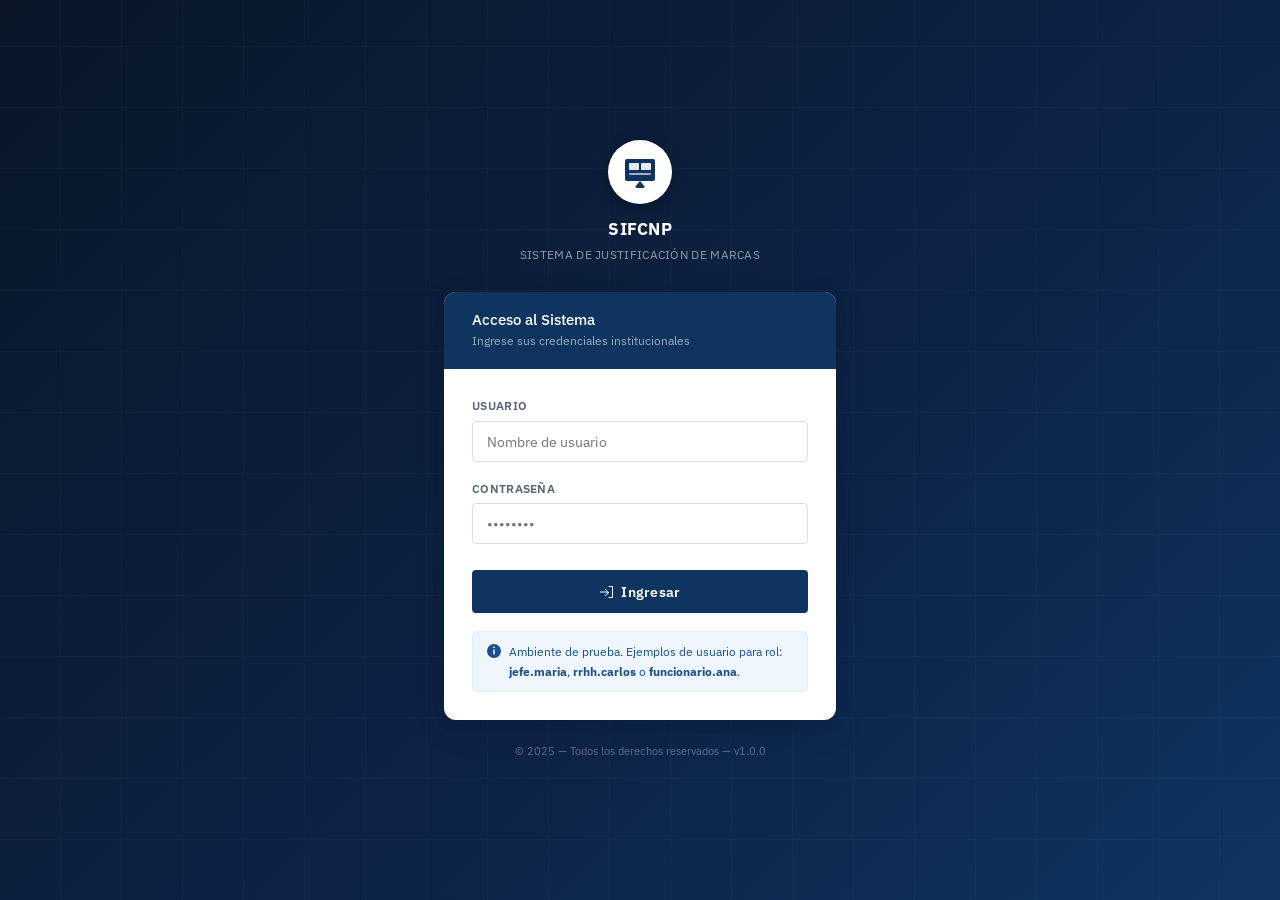
==== dashboard.html @ 331a7444 "Implement Backend API MVP for Justification Management and Frontend Integration - Added Backend API " ====
<!DOCTYPE html>
<html lang="es">
<head>
  <meta charset="UTF-8" />
  <meta name="viewport" content="width=device-width, initial-scale=1.0" />
  <title>SIFCNP — Dashboard</title>
  <link rel="stylesheet" href="style.css" />
  <style>
    /* ── Layout ───────────────────────────────────────────── */
    body { background: var(--grey-100); min-height: 100vh; }

    /* Top bar */
    .topbar {
      position: fixed;
      top: 0; left: 0; right: 0;
      z-index: 100;
      background: var(--blue-900);
      box-shadow: 0 2px 8px rgba(0,0,0,.35);
    }

    .topbar-brand {
      display: flex;
      align-items: center;
      gap: 12px;
      padding: 0 24px;
      height: 52px;
      border-bottom: 1px solid rgba(255,255,255,.08);
    }

    .topbar-brand .logo-icon {
      width: 30px; height: 30px;
      background: var(--white);
      border-radius: 6px;
      display: flex; align-items: center; justify-content: center;
      flex-shrink: 0;
    }

    .topbar-brand .logo-icon svg { width: 18px; height: 18px; }

    .topbar-brand h1 {
      color: var(--white);
      font-size: .95rem;
      font-weight: 700;
      letter-spacing: .5px;
    }

    .topbar-brand p {
      color: rgba(255,255,255,.45);
      font-size: .72rem;
      letter-spacing: .3px;
      text-transform: uppercase;
    }

    .topbar-brand .user-info {
      margin-left: auto;
      display: flex;
      align-items: center;
      gap: 12px;
    }

    .topbar-brand .user-info span {
      color: rgba(255,255,255,.6);
      font-size: .8rem;
    }

    .topbar-brand .logout-btn {
      padding: 5px 12px;
      background: rgba(255,255,255,.08);
      color: rgba(255,255,255,.8);
      border: 1px solid rgba(255,255,255,.15);
      border-radius: var(--radius-sm);
      font-size: .78rem;
      cursor: pointer;
      transition: background var(--transition);
      font-family: var(--font-main);
    }
    .topbar-brand .logout-btn:hover { background: rgba(255,255,255,.15); }

    /* Nav tabs row */
    .topbar-nav {
      display: flex;
      padding: 0 16px;
      overflow-x: auto;
      scrollbar-width: none;
    }
    .topbar-nav::-webkit-scrollbar { display: none; }

    .nav-tab {
      display: flex;
      align-items: center;
      gap: 8px;
      padding: 0 18px;
      height: 44px;
      color: rgba(255,255,255,.55);
      font-size: .82rem;
      font-weight: 500;
      letter-spacing: .2px;
      cursor: pointer;
      border-bottom: 3px solid transparent;
      white-space: nowrap;
      transition: color var(--transition), border-color var(--transition);
      user-select: none;
    }
    .nav-tab:hover { color: rgba(255,255,255,.85); }
    .nav-tab.active {
      color: var(--white);
      border-bottom-color: var(--blue-300);
    }

    .nav-tab .tab-icon {
      width: 16px; height: 16px; flex-shrink: 0;
    }

    /* Main content */
    .main-content {
      padding: 96px 24px 40px;
      max-width: 1200px;
      margin: 0 auto;
    }

    /* Panel header */
    .panel-header {
      margin-bottom: 24px;
      padding-bottom: 16px;
      border-bottom: 2px solid var(--grey-200);
      display: flex;
      align-items: flex-start;
      justify-content: space-between;
      flex-wrap: wrap;
      gap: 12px;
    }

    .panel-header .panel-title h2 { font-size: 1.3rem; }
    .panel-header .panel-title p { color: var(--grey-600); font-size: .85rem; margin-top: 3px; }

    /* Two-column layout for funcionario */
    .two-col {
      display: grid;
      grid-template-columns: 380px 1fr;
      gap: 20px;
      align-items: start;
    }

    @media (max-width: 900px) {
      .two-col { grid-template-columns: 1fr; }
    }

    /* Detail row in jefatura table */
    .detail-row td {
      background: var(--blue-50);
      padding: 16px 20px;
    }
    .detail-inner {
      display: grid;
      grid-template-columns: 1fr 1fr;
      gap: 16px;
    }
    .detail-field label { font-size: .75rem; text-transform: uppercase; color: var(--grey-500); }
    .detail-field p { font-size: .88rem; color: var(--grey-800); margin-top: 3px; }

    /* Stats bar (RRHH) */
    .stats-row {
      display: grid;
      grid-template-columns: repeat(auto-fit, minmax(160px, 1fr));
      gap: 14px;
      margin-bottom: 20px;
    }
    .stat-card {
      background: var(--white);
      border: 1px solid var(--grey-200);
      border-radius: var(--radius-md);
      padding: 16px 18px;
    }
    .stat-card .stat-num {
      font-size: 1.8rem;
      font-weight: 700;
      font-family: var(--font-mono);
      color: var(--blue-700);
    }
    .stat-card .stat-label {
      font-size: .78rem;
      color: var(--grey-500);
      text-transform: uppercase;
      letter-spacing: .3px;
      margin-top: 2px;
    }

    /* Shake animation for login error */
    @keyframes shake {
      0%,100% { transform: translateX(0); }
      20%,60%  { transform: translateX(-8px); }
      40%,80%  { transform: translateX(8px); }
    }

    /* Tab panel animation */
    .tab-panel { animation: panelIn .25s ease both; }
    @keyframes panelIn {
      from { opacity: 0; transform: translateY(8px); }
      to   { opacity: 1; transform: translateY(0); }
    }
  </style>
</head>
<body>

<!-- ══ TOP BAR ═══════════════════════════════════════════ -->
<header class="topbar">
  <!-- Brand row -->
  <div class="topbar-brand">
    <div class="logo-icon">
      <svg viewBox="0 0 18 18" fill="none" xmlns="http://www.w3.org/2000/svg">
        <rect x="1" y="3" width="16" height="12" rx="1.5" fill="var(--blue-700)"/>
        <rect x="3" y="5" width="5" height="4" rx=".5" fill="white" opacity=".9"/>
        <rect x="10" y="5" width="5" height="4" rx=".5" fill="white" opacity=".9"/>
        <rect x="3" y="11" width="12" height="1" rx=".5" fill="white" opacity=".5"/>
      </svg>
    </div>
    <div>
      <h1>SIFCNP</h1>
      <p>Sistema de Justificación de Marcas</p>
    </div>
    <div class="user-info">
      <span>Usuario: <strong id="current-user">—</strong> | Rol: <strong id="current-role">—</strong></span>
      <button class="logout-btn" onclick="handleLogout()">Cerrar sesión</button>
    </div>
  </div>

  <!-- Navigation tabs -->
  <nav class="topbar-nav">

    <div class="nav-tab" data-tab="panel-funcionario" onclick="switchTab('panel-funcionario')">
      <svg class="tab-icon" viewBox="0 0 16 16" fill="currentColor">
        <path d="M8 8a3 3 0 1 0 0-6 3 3 0 0 0 0 6zm2-3a2 2 0 1 1-4 0 2 2 0 0 1 4 0zm4 8c0 1-1 1-1 1H3s-1 0-1-1 1-4 6-4 6 3 6 4zm-1-.004c-.001-.246-.154-.986-.832-1.664C11.516 10.68 10.289 10 8 10c-2.29 0-3.516.68-4.168 1.332-.678.678-.83 1.418-.832 1.664h10z"/>
      </svg>
      Panel Funcionario
    </div>

    <div class="nav-tab" data-tab="panel-jefatura" onclick="switchTab('panel-jefatura')">
      <svg class="tab-icon" viewBox="0 0 16 16" fill="currentColor">
        <path d="M7 14s-1 0-1-1 1-4 5-4 5 3 5 4-1 1-1 1H7zm4-6a3 3 0 1 0 0-6 3 3 0 0 0 0 6z"/>
        <path fill-rule="evenodd" d="M5.216 14A2.238 2.238 0 0 1 5 13c0-1.355.68-2.75 1.936-3.72A6.325 6.325 0 0 0 5 9c-4 0-5 3-5 4s1 1 1 1h4.216z"/>
        <path d="M4.5 8a2.5 2.5 0 1 0 0-5 2.5 2.5 0 0 0 0 5z"/>
      </svg>
      Panel Jefatura
    </div>

    <div class="nav-tab" data-tab="panel-rrhh" onclick="switchTab('panel-rrhh')">
      <svg class="tab-icon" viewBox="0 0 16 16" fill="currentColor">
        <path d="M15 14s1 0 1-1-1-4-5-4-5 3-5 4 1 1 1 1h8zm-7.978-1A.261.261 0 0 1 7 12.996c.001-.264.167-1.03.76-1.72C8.312 10.629 9.282 10 11 10c1.717 0 2.687.63 3.24 1.276.593.69.758 1.457.76 1.72l-.008.002-.014.002H7.022zM11 7a2 2 0 1 0 0-4 2 2 0 0 0 0 4zm3-2a3 3 0 1 1-6 0 3 3 0 0 1 6 0zM6.936 9.28a5.88 5.88 0 0 0-1.23-.247A7.35 7.35 0 0 0 5 9c-4 0-5 3-5 4 0 .667.333 1 1 1h4.216A2.238 2.238 0 0 1 5 13c0-1.01.377-2.042 1.09-2.904.243-.294.526-.569.846-.816zM4.92 10A5.493 5.493 0 0 0 4 13H1c0-.26.164-1.03.76-1.724.545-.636 1.492-1.256 3.16-1.275zM1.5 5.5a3 3 0 1 1 6 0 3 3 0 0 1-6 0zm3-2a2 2 0 1 0 0 4 2 2 0 0 0 0-4z"/>
      </svg>
      Panel RRHH
    </div>

    <div class="nav-tab" data-tab="panel-sifcnp" onclick="switchTab('panel-sifcnp')">
      <svg class="tab-icon" viewBox="0 0 16 16" fill="currentColor">
        <path d="M6.5 12a5.5 5.5 0 1 0 0-11 5.5 5.5 0 0 0 0 11zM13 6.5a6.5 6.5 0 0 1-10.535 5.1L1.05 13.015a.5.5 0 0 1-.707-.707L1.757 10.9A6.5 6.5 0 1 1 13 6.5z"/>
      </svg>
      Consulta Histórica (SIFCNP)
    </div>

  </nav>
</header>

<!-- ══ MAIN CONTENT ═══════════════════════════════════════ -->
<main class="main-content">

  <!-- ══ PANEL FUNCIONARIO ════════════════════════════════ -->
  <section id="panel-funcionario" class="tab-panel hidden">
    <div class="panel-header">
      <div class="panel-title">
        <h2>Panel del Funcionario</h2>
        <p>Registre y consulte sus justificaciones de marca</p>
      </div>
    </div>

    <div class="two-col">

      <!-- Form card -->
      <div class="card">
        <div class="card-header">
          <h3>Nueva Justificación</h3>
        </div>
        <div class="card-body" id="funcionario-form">
          <div id="f-notice" class="alert" style="display:none"></div>

          <div class="form-group">
            <label for="f-motivo">Motivo General <span style="color:var(--danger)">*</span></label>
            <textarea id="f-motivo" placeholder="Describa el motivo principal de la justificación..."></textarea>
          </div>

          <div class="card" style="border-style:dashed; margin-bottom:16px;">
            <div class="card-header">
              <h4>Agregar Línea de Detalle</h4>
            </div>
            <div class="card-body" style="padding:14px;">
              <div class="form-group">
                <label for="f-d-tipo">Tipo de Justificación <span style="color:var(--danger)">*</span></label>
                <select id="f-d-tipo">
                  <option value="">— Seleccione —</option>
                  <option value="Marca Tardía">Marca Tardía</option>
                  <option value="Omisión Marca de Entrada">Omisión Marca de Entrada</option>
                  <option value="Omisión Marca de Salida">Omisión Marca de Salida</option>
                  <option value="Marca antes Hora de Salida">Marca antes Hora de Salida</option>
                  <option value="Ausencia">Ausencia</option>
                </select>
              </div>

              <div class="form-group">
                <label for="f-d-fecha">Fecha de Marca <span style="color:var(--danger)">*</span></label>
                <input type="date" id="f-d-fecha" />
              </div>

              <div class="form-group">
                <label for="f-d-observacion">Observación del Detalle</label>
                <textarea id="f-d-observacion" placeholder="Opcional"></textarea>
              </div>

              <button class="btn btn-secondary" type="button" style="width:100%; justify-content:center;" onclick="addDetailLine()">
                Agregar Línea
              </button>
            </div>
          </div>

          <div class="table-wrapper" style="margin-bottom:14px;">
            <table>
              <thead>
                <tr>
                  <th>Tipo</th>
                  <th>Fecha</th>
                  <th>Observación</th>
                  <th>Acción</th>
                </tr>
              </thead>
              <tbody id="f-detail-body">
                <tr><td colspan="4" class="text-muted">No hay líneas agregadas.</td></tr>
              </tbody>
            </table>
          </div>
          <p class="text-sm text-muted mb-16">Líneas agregadas: <strong id="f-detail-count">0</strong></p>

          <button class="btn btn-primary" style="width:100%; justify-content:center;" onclick="registerJustification()">
            <svg width="15" height="15" viewBox="0 0 16 16" fill="currentColor"><path d="M8 15A7 7 0 1 1 8 1a7 7 0 0 1 0 14zm.5-9.5v-2a.5.5 0 0 0-1 0v2h-2a.5.5 0 0 0 0 1h2v2a.5.5 0 0 0 1 0v-2h2a.5.5 0 0 0 0-1h-2z"/></svg>
            Registrar Justificación
          </button>
        </div>
      </div>

      <!-- History table -->
      <div class="card">
        <div class="card-header">
          <h3>Mi Historial de Justificaciones</h3>
          <span class="text-sm text-muted">Últimos 30 días</span>
        </div>
        <div class="card-body" style="padding:0">
          <div class="table-wrapper" style="border:none;border-radius:0">
            <table>
              <thead>
                <tr>
                  <th>ID</th>
                  <th>Motivo</th>
                  <th>Conceptos</th>
                  <th>Creada</th>
                  <th>Estado</th>
                  <th>Resolución</th>
                </tr>
              </thead>
              <tbody id="funcionario-history-body"></tbody>
            </table>
          </div>
        </div>
      </div>

    </div>
  </section>

  <!-- ══ PANEL JEFATURA ════════════════════════════════════ -->
  <section id="panel-jefatura" class="tab-panel hidden">
    <div class="panel-header">
      <div class="panel-title">
        <h2>Panel de Jefatura</h2>
        <p>Revise y gestione las solicitudes de justificación de su departamento</p>
      </div>
      <span id="jefatura-pending-count" class="badge badge-pending" style="font-size:.82rem;padding:6px 14px;">0 pendientes</span>
    </div>

    <div id="j-notice" class="alert" style="display:none"></div>

    <div class="card">
      <div class="card-header">
        <h3>Solicitudes Pendientes</h3>
      </div>
      <div class="table-wrapper" style="border:none;border-radius:0 0 8px 8px">
        <table>
          <thead>
            <tr>
              <th>Funcionario</th>
              <th>Motivo</th>
              <th>Tipo</th>
              <th>Fecha</th>
              <th>Estado</th>
              <th>Acciones</th>
            </tr>
          </thead>
          <tbody id="jefatura-tbody"></tbody>
        </table>
      </div>
    </div>
  </section>

  <!-- ══ PANEL RRHH ════════════════════════════════════════ -->
  <section id="panel-rrhh" class="tab-panel hidden">
    <div class="panel-header">
      <div class="panel-title">
        <h2>Panel de Recursos Humanos</h2>
        <p>Gestión global de justificaciones y reportes institucionales</p>
      </div>
      <button class="btn btn-outline" onclick="downloadReport()">
        <svg width="14" height="14" viewBox="0 0 16 16" fill="currentColor"><path d="M.5 9.9a.5.5 0 0 1 .5.5v2.5a1 1 0 0 0 1 1h12a1 1 0 0 0 1-1v-2.5a.5.5 0 0 1 1 0v2.5a2 2 0 0 1-2 2H2a2 2 0 0 1-2-2v-2.5a.5.5 0 0 1 .5-.5z"/><path d="M7.646 11.854a.5.5 0 0 0 .708 0l3-3a.5.5 0 0 0-.708-.708L8.5 10.293V1.5a.5.5 0 0 0-1 0v8.793L5.354 8.146a.5.5 0 1 0-.708.708l3 3z"/></svg>
        Descargar Reporte
      </button>
    </div>

    <!-- Stats -->
    <div class="stats-row">
      <div class="stat-card">
        <div class="stat-num">148</div>
        <div class="stat-label">Total Justificaciones</div>
      </div>
      <div class="stat-card">
        <div class="stat-num" style="color:var(--warning)">23</div>
        <div class="stat-label">Pendientes</div>
      </div>
      <div class="stat-card">
        <div class="stat-num" style="color:var(--success)">109</div>
        <div class="stat-label">Aprobadas</div>
      </div>
      <div class="stat-card">
        <div class="stat-num" style="color:var(--danger)">16</div>
        <div class="stat-label">Rechazadas</div>
      </div>
    </div>

    <div id="rrhh-notice" class="alert" style="display:none"></div>

    <!-- Filters -->
    <div class="filter-bar">
      <div class="form-group">
        <label for="rrhh-fn">Funcionario</label>
        <input type="text" id="rrhh-fn" placeholder="Nombre o cédula..." />
      </div>
      <div class="form-group">
        <label for="rrhh-estado">Estado</label>
        <select id="rrhh-estado">
          <option value="">Todos</option>
          <option value="Pendiente">Pendiente</option>
          <option value="Aprobado">Aprobado</option>
          <option value="Rechazado">Rechazado</option>
        </select>
      </div>
      <div class="form-group">
        <label for="rrhh-company">Compañía</label>
        <select id="rrhh-company">
          <option value="">Todas</option>
          <option value="CNP">CNP</option>
          <option value="FANAL">FANAL</option>
        </select>
      </div>
      <div class="form-group">
        <label for="rrhh-desde">Desde</label>
        <input type="date" id="rrhh-desde" />
      </div>
      <div class="form-group">
        <label for="rrhh-hasta">Hasta</label>
        <input type="date" id="rrhh-hasta" />
      </div>
      <button class="btn btn-primary" onclick="applyRRHHFilter()">Filtrar</button>
      <button class="btn btn-secondary" onclick="resetRRHHFilter()">Limpiar</button>
    </div>

    <!-- Global table -->
    <div class="card">
      <div class="table-wrapper" style="border:none">
        <table>
          <thead>
            <tr>
              <th>Funcionario</th>
              <th>Compañía</th>
              <th>Motivo</th>
              <th>Tipo</th>
              <th>Fecha</th>
              <th>Estado</th>
              <th>Resolución</th>
            </tr>
          </thead>
          <tbody id="rrhh-tbody"></tbody>
        </table>
      </div>
    </div>
  </section>

  <!-- ══ PANEL SIFCNP ══════════════════════════════════════ -->
  <section id="panel-sifcnp" class="tab-panel hidden">
    <div class="panel-header">
      <div class="panel-title">
        <h2>Consulta Histórica — SIFCNP</h2>
        <p>Busque registros históricos de justificaciones en el sistema</p>
      </div>
    </div>

    <!-- Search bar -->
    <div class="filter-bar">
      <div class="form-group" style="flex:2">
        <label for="sifcnp-query">Funcionario</label>
        <input type="text" id="sifcnp-query" placeholder="Ingrese nombre o número de cédula..." />
      </div>
      <div class="form-group">
        <label for="sifcnp-desde">Fecha inicio</label>
        <input type="date" id="sifcnp-desde" />
      </div>
      <div class="form-group">
        <label for="sifcnp-hasta">Fecha fin</label>
        <input type="date" id="sifcnp-hasta" />
      </div>
      <button class="btn btn-primary" onclick="sifcnpSearch()">
        <svg width="14" height="14" viewBox="0 0 16 16" fill="currentColor"><path d="M11.742 10.344a6.5 6.5 0 1 0-1.397 1.398h-.001c.03.04.062.078.098.115l3.85 3.85a1 1 0 0 0 1.415-1.414l-3.85-3.85a1.007 1.007 0 0 0-.115-.099zm-5.242 1.656a5.5 5.5 0 1 1 0-11 5.5 5.5 0 0 1 0 11z"/></svg>
        Buscar
      </button>
    </div>

    <!-- Results table -->
    <div class="card">
      <div class="card-header">
        <h3>Resultados Históricos</h3>
        <span class="text-sm text-muted">Mostrando registros del período seleccionado</span>
      </div>
      <div class="table-wrapper" style="border:none;border-radius:0 0 8px 8px">
        <table>
          <thead>
            <tr>
              <th>Funcionario</th>
              <th>Cédula</th>
              <th>Concepto</th>
              <th>Fecha</th>
              <th>Observación</th>
              <th>Estado</th>
            </tr>
          </thead>
          <tbody id="sifcnp-tbody">
            <tr><td>María Solano Mora</td><td class="text-mono text-sm">1-0723-0456</td><td>Ausencia</td><td>10/01/2025</td><td>Incapacidad médica verificada</td><td><span class="badge badge-approved">Aprobado</span></td></tr>
            <tr><td>María Solano Mora</td><td class="text-mono text-sm">1-0723-0456</td><td>Tardanza</td><td>22/11/2024</td><td>Bloqueo en Circunvalación</td><td><span class="badge badge-approved">Aprobado</span></td></tr>
            <tr><td>Carlos Brenes Jiménez</td><td class="text-mono text-sm">2-0345-0789</td><td>Omisión de marca</td><td>03/02/2025</td><td>Sin acceso biométrico en campo</td><td><span class="badge badge-approved">Aprobado</span></td></tr>
            <tr><td>Carlos Brenes Jiménez</td><td class="text-mono text-sm">2-0345-0789</td><td>Tardanza</td><td>15/12/2024</td><td>Desvío por obras en autopista</td><td><span class="badge badge-rejected">Rechazado</span></td></tr>
            <tr><td>Adriana Vindas Rojas</td><td class="text-mono text-sm">1-0891-0234</td><td>Salida anticipada</td><td>28/01/2025</td><td>Consulta notarial urgente</td><td><span class="badge badge-approved">Aprobado</span></td></tr>
            <tr><td>Luis Herrera Campos</td><td class="text-mono text-sm">3-0512-0667</td><td>Almuerzo extendido</td><td>07/02/2025</td><td>Reunión técnica de coordinación</td><td><span class="badge badge-approved">Aprobado</span></td></tr>
            <tr><td>Patricia Ulate Soto</td><td class="text-mono text-sm">1-0654-0321</td><td>Ausencia</td><td>20/10/2024</td><td>Cuido de menor enfermo</td><td><span class="badge badge-approved">Aprobado</span></td></tr>
            <tr><td>Roberto Alfaro Mora</td><td class="text-mono text-sm">4-0178-0995</td><td>Tardanza</td><td>09/02/2025</td><td>Demora en tren interurbano</td><td><span class="badge badge-pending">Pendiente</span></td></tr>
            <tr><td>Silvia Méndez Umaña</td><td class="text-mono text-sm">1-0932-0112</td><td>Omisión de marca</td><td>14/01/2025</td><td>Sistema biométrico fuera de línea</td><td><span class="badge badge-approved">Aprobado</span></td></tr>
            <tr><td>Andrés Quirós Herrera</td><td class="text-mono text-sm">2-0267-0483</td><td>Salida anticipada</td><td>05/03/2025</td><td>Trámite bancario institucional</td><td><span class="badge badge-rejected">Rechazado</span></td></tr>
          </tbody>
        </table>
      </div>
    </div>
  </section>

</main>

<script src="app.js"></script>
</body>
</html>
---- style.css ----
/* ============================================================
   SISTEMA DE JUSTIFICACIÓN DE MARCAS — Estilos Globales
   Tema: Institucional / Formal
   ============================================================ */

@import url('https://fonts.googleapis.com/css2?family=IBM+Plex+Sans:wght@300;400;500;600;700&family=IBM+Plex+Mono:wght@400;500&display=swap');

/* ── Variables ───────────────────────────────────────────── */
:root {
  --blue-900: #0a1628;
  --blue-800: #0d2347;
  --blue-700: #0f3460;
  --blue-600: #1a4f8a;
  --blue-500: #2264b0;
  --blue-400: #3a80cc;
  --blue-300: #5fa3e0;
  --blue-100: #ddeeff;
  --blue-50:  #f0f6ff;

  --grey-900: #1a1d23;
  --grey-800: #2c3240;
  --grey-700: #3f4556;
  --grey-600: #5a6378;
  --grey-400: #8a95a8;
  --grey-300: #b5bece;
  --grey-200: #d8dde6;
  --grey-100: #eceff4;
  --grey-50:  #f7f9fc;

  --white:    #ffffff;
  --accent:   #e8a020;
  --success:  #1e7e4a;
  --success-bg: #e8f5ee;
  --danger:   #c0392b;
  --danger-bg: #fdf0ee;
  --warning:  #b8860b;
  --warning-bg: #fef9e7;
  --info:     #1a6fa0;
  --info-bg:  #e8f4fd;

  --font-main: 'IBM Plex Sans', sans-serif;
  --font-mono: 'IBM Plex Mono', monospace;

  --shadow-sm:  0 1px 3px rgba(10,22,40,.10), 0 1px 2px rgba(10,22,40,.06);
  --shadow-md:  0 4px 12px rgba(10,22,40,.12), 0 2px 6px rgba(10,22,40,.08);
  --shadow-lg:  0 10px 30px rgba(10,22,40,.15), 0 4px 12px rgba(10,22,40,.10);
  --radius-sm: 4px;
  --radius-md: 8px;
  --radius-lg: 12px;
  --transition: 180ms ease;
}

/* ── Reset / Base ────────────────────────────────────────── */
*, *::before, *::after { box-sizing: border-box; margin: 0; padding: 0; }

html { font-size: 15px; scroll-behavior: smooth; }

body {
  font-family: var(--font-main);
  background: var(--grey-50);
  color: var(--grey-900);
  line-height: 1.6;
  -webkit-font-smoothing: antialiased;
}

/* ── Typography ──────────────────────────────────────────── */
h1, h2, h3, h4 { font-weight: 600; line-height: 1.3; color: var(--blue-800); }
h1 { font-size: 1.75rem; }
h2 { font-size: 1.35rem; }
h3 { font-size: 1.1rem; }
h4 { font-size: .95rem; }

p { color: var(--grey-700); }

a { color: var(--blue-500); text-decoration: none; }
a:hover { color: var(--blue-400); text-decoration: underline; }

/* ── Buttons ─────────────────────────────────────────────── */
.btn {
  display: inline-flex;
  align-items: center;
  gap: 6px;
  padding: 8px 20px;
  font-family: var(--font-main);
  font-size: .875rem;
  font-weight: 500;
  border: none;
  border-radius: var(--radius-sm);
  cursor: pointer;
  transition: background var(--transition), box-shadow var(--transition), transform var(--transition);
  white-space: nowrap;
}
.btn:active { transform: translateY(1px); }

.btn-primary {
  background: var(--blue-600);
  color: var(--white);
}
.btn-primary:hover { background: var(--blue-700); box-shadow: var(--shadow-sm); }

.btn-success {
  background: var(--success);
  color: var(--white);
}
.btn-success:hover { background: #166038; box-shadow: var(--shadow-sm); }

.btn-danger {
  background: var(--danger);
  color: var(--white);
}
.btn-danger:hover { background: #a93226; box-shadow: var(--shadow-sm); }

.btn-secondary {
  background: var(--grey-100);
  color: var(--grey-800);
  border: 1px solid var(--grey-200);
}
.btn-secondary:hover { background: var(--grey-200); }

.btn-outline {
  background: transparent;
  color: var(--blue-600);
  border: 1.5px solid var(--blue-400);
}
.btn-outline:hover { background: var(--blue-50); }

.btn-sm { padding: 5px 12px; font-size: .8rem; }

/* ── Form Elements ───────────────────────────────────────── */
.form-group {
  display: flex;
  flex-direction: column;
  gap: 5px;
  margin-bottom: 16px;
}

label {
  font-size: .82rem;
  font-weight: 600;
  color: var(--grey-700);
  letter-spacing: .3px;
  text-transform: uppercase;
}

input[type="text"],
input[type="password"],
input[type="date"],
select,
textarea {
  width: 100%;
  padding: 9px 12px;
  font-family: var(--font-main);
  font-size: .9rem;
  color: var(--grey-900);
  background: var(--white);
  border: 1.5px solid var(--grey-200);
  border-radius: var(--radius-sm);
  outline: none;
  transition: border-color var(--transition), box-shadow var(--transition);
}

input:focus, select:focus, textarea:focus {
  border-color: var(--blue-400);
  box-shadow: 0 0 0 3px rgba(34,100,176,.12);
}

textarea { resize: vertical; min-height: 80px; }

select { appearance: none; background-image: url("data:image/svg+xml,%3Csvg xmlns='http://www.w3.org/2000/svg' width='12' height='8' viewBox='0 0 12 8'%3E%3Cpath d='M1 1l5 5 5-5' stroke='%235a6378' stroke-width='1.5' fill='none' stroke-linecap='round'/%3E%3C/svg%3E"); background-repeat: no-repeat; background-position: right 12px center; padding-right: 36px; }

/* ── Tables ──────────────────────────────────────────────── */
.table-wrapper {
  overflow-x: auto;
  border-radius: var(--radius-md);
  border: 1px solid var(--grey-200);
  background: var(--white);
}

table {
  width: 100%;
  border-collapse: collapse;
  font-size: .875rem;
}

thead {
  background: var(--blue-800);
  color: var(--white);
}

thead th {
  padding: 11px 14px;
  text-align: left;
  font-weight: 600;
  font-size: .78rem;
  letter-spacing: .5px;
  text-transform: uppercase;
  white-space: nowrap;
}

tbody tr {
  border-bottom: 1px solid var(--grey-100);
  transition: background var(--transition);
}
tbody tr:last-child { border-bottom: none; }
tbody tr:hover { background: var(--blue-50); }

tbody td {
  padding: 10px 14px;
  color: var(--grey-800);
  vertical-align: middle;
}

/* ── Badges / Status ─────────────────────────────────────── */
.badge {
  display: inline-block;
  padding: 3px 9px;
  border-radius: 20px;
  font-size: .75rem;
  font-weight: 600;
  letter-spacing: .3px;
}
.badge-pending  { background: var(--warning-bg); color: var(--warning); }
.badge-approved { background: var(--success-bg); color: var(--success); }
.badge-rejected { background: var(--danger-bg);  color: var(--danger); }
.badge-review   { background: var(--info-bg);    color: var(--info); }

/* ── Cards ───────────────────────────────────────────────── */
.card {
  background: var(--white);
  border: 1px solid var(--grey-200);
  border-radius: var(--radius-md);
  box-shadow: var(--shadow-sm);
}
.card-header {
  padding: 14px 20px;
  border-bottom: 1px solid var(--grey-100);
  display: flex;
  align-items: center;
  justify-content: space-between;
}
.card-body { padding: 20px; }

/* ── Filter Bar ──────────────────────────────────────────── */
.filter-bar {
  display: flex;
  flex-wrap: wrap;
  gap: 12px;
  align-items: flex-end;
  padding: 16px 20px;
  background: var(--grey-50);
  border: 1px solid var(--grey-200);
  border-radius: var(--radius-md);
  margin-bottom: 18px;
}
.filter-bar .form-group { margin-bottom: 0; flex: 1; min-width: 160px; }
.filter-bar .btn { align-self: flex-end; }

/* ── Alert / Notice ──────────────────────────────────────── */
.alert {
  padding: 10px 16px;
  border-radius: var(--radius-sm);
  font-size: .875rem;
  margin-bottom: 16px;
  display: flex;
  align-items: center;
  gap: 8px;
}
.alert-error { background: var(--danger-bg); color: var(--danger); border-left: 3px solid var(--danger); }
.alert-success { background: var(--success-bg); color: var(--success); border-left: 3px solid var(--success); }

/* ── Utilities ───────────────────────────────────────────── */
.flex { display: flex; }
.items-center { align-items: center; }
.justify-between { justify-content: space-between; }
.gap-8 { gap: 8px; }
.gap-12 { gap: 12px; }
.mt-16 { margin-top: 16px; }
.mt-20 { margin-top: 20px; }
.mb-16 { margin-bottom: 16px; }
.text-sm { font-size: .85rem; }
.text-muted { color: var(--grey-400); }
.text-mono { font-family: var(--font-mono); }
.hidden { display: none !important; }

/* ── Responsive ──────────────────────────────────────────── */
@media (max-width: 768px) {
  .filter-bar { flex-direction: column; }
  .filter-bar .form-group { min-width: 100%; }
}
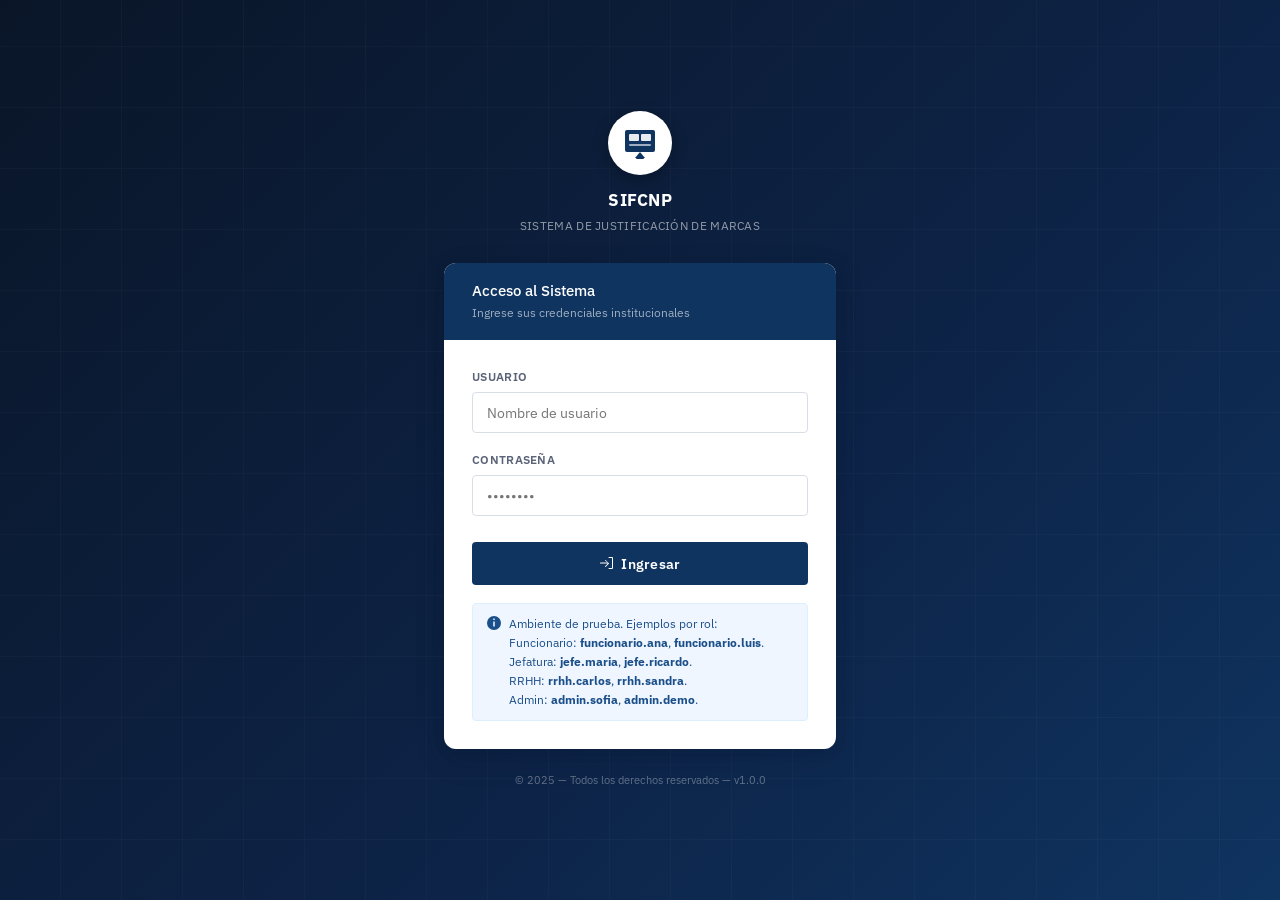
==== commit ea8b2c61: "feat: Update user examples in login hint and enhance admin monitoring API - Revised user examples in" ====
--- a/dashboard.html
+++ b/dashboard.html
@@ -198,6 +198,35 @@
       from { opacity: 0; transform: translateY(8px); }
       to   { opacity: 1; transform: translateY(0); }
     }
+
+    .jefatura-sort-btn {
+      all: unset;
+      cursor: pointer;
+      display: inline-flex;
+      align-items: center;
+      gap: 6px;
+      font: inherit;
+      color: inherit;
+    }
+
+    .jefatura-sort-btn:focus-visible {
+      outline: 2px solid var(--blue-500);
+      outline-offset: 2px;
+      border-radius: 4px;
+    }
+
+    .jefatura-sort-indicator {
+      font-size: .75rem;
+      color: var(--grey-500);
+      line-height: 1;
+      min-width: 10px;
+      text-align: center;
+    }
+
+    th[aria-sort="ascending"] .jefatura-sort-indicator,
+    th[aria-sort="descending"] .jefatura-sort-indicator {
+      color: var(--blue-700);
+    }
   </style>
 </head>
 <body>
@@ -220,6 +249,7 @@
     </div>
     <div class="user-info">
       <span>Usuario: <strong id="current-user">—</strong> | Rol: <strong id="current-role">—</strong></span>
+      <span id="current-approver">Aprobador actual: Cargando...</span>
       <button class="logout-btn" onclick="handleLogout()">Cerrar sesión</button>
     </div>
   </div>
@@ -257,6 +287,13 @@
       Consulta Histórica (SIFCNP)
     </div>
 
+    <div class="nav-tab" data-tab="panel-admin" onclick="switchTab('panel-admin')">
+      <svg class="tab-icon" viewBox="0 0 16 16" fill="currentColor">
+        <path d="M8 1l1.9 1.2 2.2-.2.8 2.1 2 1.1-.8 2.1.8 2.1-2 1.1-.8 2.1-2.2-.2L8 15l-1.9-1.2-2.2.2-.8-2.1-2-1.1.8-2.1-.8-2.1 2-1.1.8-2.1 2.2.2L8 1zm0 4a3 3 0 1 0 0 6 3 3 0 0 0 0-6z"/>
+      </svg>
+      Panel Admin
+    </div>
+
   </nav>
 </header>
 
@@ -284,7 +321,7 @@
 
           <div class="form-group">
             <label for="f-motivo">Motivo General <span style="color:var(--danger)">*</span></label>
-            <textarea id="f-motivo" placeholder="Describa el motivo principal de la justificación..."></textarea>
+            <textarea id="f-motivo" required maxlength="500" placeholder="Describa el motivo principal de la justificación..."></textarea>
           </div>
 
           <div class="card" style="border-style:dashed; margin-bottom:16px;">
@@ -294,7 +331,7 @@
             <div class="card-body" style="padding:14px;">
               <div class="form-group">
                 <label for="f-d-tipo">Tipo de Justificación <span style="color:var(--danger)">*</span></label>
-                <select id="f-d-tipo">
+                <select id="f-d-tipo" required>
                   <option value="">— Seleccione —</option>
                   <option value="Marca Tardía">Marca Tardía</option>
                   <option value="Omisión Marca de Entrada">Omisión Marca de Entrada</option>
@@ -306,12 +343,12 @@
 
               <div class="form-group">
                 <label for="f-d-fecha">Fecha de Marca <span style="color:var(--danger)">*</span></label>
-                <input type="date" id="f-d-fecha" />
+                <input type="date" id="f-d-fecha" required />
               </div>
 
               <div class="form-group">
                 <label for="f-d-observacion">Observación del Detalle</label>
-                <textarea id="f-d-observacion" placeholder="Opcional"></textarea>
+                <textarea id="f-d-observacion" maxlength="250" placeholder="Opcional"></textarea>
               </div>
 
               <button class="btn btn-secondary" type="button" style="width:100%; justify-content:center;" onclick="addDetailLine()">
@@ -348,7 +385,7 @@
       <div class="card">
         <div class="card-header">
           <h3>Mi Historial de Justificaciones</h3>
-          <span class="text-sm text-muted">Últimos 30 días</span>
+          <span class="text-sm text-muted" id="funcionario-history-caption">Historial completo</span>
         </div>
         <div class="card-body" style="padding:0">
           <div class="table-wrapper" style="border:none;border-radius:0">
@@ -356,15 +393,19 @@
               <thead>
                 <tr>
                   <th>ID</th>
-                  <th>Motivo</th>
-                  <th>Conceptos</th>
                   <th>Creada</th>
                   <th>Estado</th>
-                  <th>Resolución</th>
+                  <th>Acciones</th>
                 </tr>
               </thead>
               <tbody id="funcionario-history-body"></tbody>
             </table>
+          </div>
+          <div class="flex gap-8" style="padding:12px 16px; align-items:center; justify-content:space-between; border-top:1px solid var(--grey-200);">
+            <span id="funcionario-history-summary" class="text-sm text-muted">Mostrando 0 de 0</span>
+            <button id="funcionario-history-load-more" class="btn btn-secondary btn-sm" type="button" onclick="loadMoreFuncionarioHistory()" style="display:none;">
+              Cargar 10 más
+            </button>
           </div>
         </div>
       </div>
@@ -379,7 +420,13 @@
         <h2>Panel de Jefatura</h2>
         <p>Revise y gestione las solicitudes de justificación de su departamento</p>
       </div>
-      <span id="jefatura-pending-count" class="badge badge-pending" style="font-size:.82rem;padding:6px 14px;">0 pendientes</span>
+      <div class="flex gap-8" style="align-items:center;">
+        <span id="jefatura-pending-count" class="badge badge-pending" style="font-size:.82rem;padding:6px 14px;">0 pendientes</span>
+        <button class="btn btn-outline" onclick="downloadJefaturaReport()" id="jefatura-download-btn" style="display:none">
+          <svg width="14" height="14" viewBox="0 0 16 16" fill="currentColor"><path d="M.5 9.9a.5.5 0 0 1 .5.5v2.5a1 1 0 0 0 1 1h12a1 1 0 0 0 1-1v-2.5a.5.5 0 0 1 1 0v2.5a2 2 0 0 1-2 2H2a2 2 0 0 1-2-2v-2.5a.5.5 0 0 1 .5-.5z"/><path d="M7.646 11.854a.5.5 0 0 0 .708 0l3-3a.5.5 0 0 0-.708-.708L8.5 10.293V1.5a.5.5 0 0 0-1 0v8.793L5.354 8.146a.5.5 0 1 0-.708.708l3 3z"/></svg>
+          Descargar Reporte
+        </button>
+      </div>
     </div>
 
     <div id="j-notice" class="alert" style="display:none"></div>
@@ -392,11 +439,36 @@
         <table>
           <thead>
             <tr>
-              <th>Funcionario</th>
-              <th>Motivo</th>
-              <th>Tipo</th>
-              <th>Fecha</th>
-              <th>Estado</th>
+              <th aria-sort="none" data-sort-field="funcionarioNombre">
+                <button type="button" class="jefatura-sort-btn" onclick="setJefaturaSort('funcionarioNombre')" aria-label="Ordenar por funcionario">
+                  Funcionario
+                  <span class="jefatura-sort-indicator" data-sort-indicator="funcionarioNombre">&#8597;</span>
+                </button>
+              </th>
+              <th aria-sort="none" data-sort-field="motivoGeneral">
+                <button type="button" class="jefatura-sort-btn" onclick="setJefaturaSort('motivoGeneral')" aria-label="Ordenar por motivo">
+                  Motivo
+                  <span class="jefatura-sort-indicator" data-sort-indicator="motivoGeneral">&#8597;</span>
+                </button>
+              </th>
+              <th aria-sort="none" data-sort-field="tipoPrincipal">
+                <button type="button" class="jefatura-sort-btn" onclick="setJefaturaSort('tipoPrincipal')" aria-label="Ordenar por tipo">
+                  Tipo
+                  <span class="jefatura-sort-indicator" data-sort-indicator="tipoPrincipal">&#8597;</span>
+                </button>
+              </th>
+              <th aria-sort="none" data-sort-field="fechaCreacion">
+                <button type="button" class="jefatura-sort-btn" onclick="setJefaturaSort('fechaCreacion')" aria-label="Ordenar por fecha">
+                  Fecha
+                  <span class="jefatura-sort-indicator" data-sort-indicator="fechaCreacion">&#8597;</span>
+                </button>
+              </th>
+              <th aria-sort="none" data-sort-field="estado">
+                <button type="button" class="jefatura-sort-btn" onclick="setJefaturaSort('estado')" aria-label="Ordenar por estado">
+                  Estado
+                  <span class="jefatura-sort-indicator" data-sort-indicator="estado">&#8597;</span>
+                </button>
+              </th>
               <th>Acciones</th>
             </tr>
           </thead>
@@ -404,6 +476,7 @@
         </table>
       </div>
     </div>
+    <div id="jefatura-pagination" class="flex gap-8" style="justify-content:center;padding:12px 0;"></div>
   </section>
 
   <!-- ══ PANEL RRHH ════════════════════════════════════════ -->
@@ -445,7 +518,7 @@
     <div class="filter-bar">
       <div class="form-group">
         <label for="rrhh-fn">Funcionario</label>
-        <input type="text" id="rrhh-fn" placeholder="Nombre o cédula..." />
+        <input type="text" id="rrhh-fn" maxlength="150" placeholder="Nombre o cédula..." />
       </div>
       <div class="form-group">
         <label for="rrhh-estado">Estado</label>
@@ -497,18 +570,139 @@
     </div>
   </section>
 
+  <!-- ══ PANEL ADMIN ═══════════════════════════════════════ -->
+  <section id="panel-admin" class="tab-panel hidden">
+    <div class="panel-header">
+      <div class="panel-title">
+        <h2>Panel de Administración</h2>
+        <p>Gestione configuración y consulte registros de errores y eventos</p>
+      </div>
+    </div>
+
+    <div id="admin-notice" class="alert" style="display:none"></div>
+
+    <!-- ── Tabs internas ── -->
+    <nav class="admin-tabs-nav" role="tablist">
+      <button class="admin-tab-btn active" data-admin-tab="dep" role="tab"
+              aria-selected="true" onclick="switchAdminTab('dep')">
+        Dependencias
+      </button>
+      <button class="admin-tab-btn" data-admin-tab="usr" role="tab"
+              aria-selected="false" onclick="switchAdminTab('usr')">
+        Usuarios
+      </button>
+      <button class="admin-tab-btn" data-admin-tab="jer" role="tab"
+              aria-selected="false" onclick="switchAdminTab('jer')">
+        Jerarquías
+      </button>
+      <button class="admin-tab-btn" data-admin-tab="del" role="tab"
+              aria-selected="false" onclick="switchAdminTab('del')">
+        Delegaciones
+      </button>
+      <button class="admin-tab-btn" data-admin-tab="mon" role="tab"
+              aria-selected="false" onclick="switchAdminTab('mon')">
+        Registros
+      </button>
+    </nav>
+
+    <!-- Sub-panel Dependencias -->
+    <div id="admin-sub-dep" class="admin-sub-panel">
+      <div class="admin-search-bar">
+        <input id="admin-dep-search" type="text" placeholder="Buscar dependencia..." class="admin-search-input" />
+        <button class="btn btn-primary" onclick="loadAdminDependencias()">Buscar</button>
+      </div>
+      <div id="admin-dep-results" class="admin-results-area">
+        <p class="admin-empty-hint">Use el buscador para cargar dependencias.</p>
+      </div>
+      <div id="admin-dep-drawer" class="admin-edit-drawer" style="display:none;"></div>
+    </div>
+
+    <!-- Sub-panel Usuarios -->
+    <div id="admin-sub-usr" class="admin-sub-panel" style="display:none;">
+      <div class="admin-search-bar">
+        <input id="admin-usr-search" type="text" placeholder="Buscar usuario..." class="admin-search-input" />
+        <button class="btn btn-primary" onclick="loadAdminUsuarios()">Buscar</button>
+      </div>
+      <div id="admin-usr-results" class="admin-results-area">
+        <p class="admin-empty-hint">Use el buscador para cargar usuarios.</p>
+      </div>
+      <div id="admin-usr-drawer" class="admin-edit-drawer" style="display:none;"></div>
+    </div>
+
+    <!-- Sub-panel Jerarquías -->
+    <div id="admin-sub-jer" class="admin-sub-panel" style="display:none;">
+      <div class="admin-search-bar">
+        <input id="admin-jer-search" type="text" placeholder="Filtrar por dependencia..." class="admin-search-input" />
+        <button class="btn btn-primary" onclick="loadAdminJerarquias()">Buscar</button>
+        <button class="btn btn-secondary" onclick="openAdminJerarquiaForm()">+ Nueva</button>
+      </div>
+      <div id="admin-jer-results" class="admin-results-area">
+        <p class="admin-empty-hint">Use el buscador para cargar jerarquías.</p>
+      </div>
+      <div id="admin-jer-drawer" class="admin-edit-drawer" style="display:none;"></div>
+    </div>
+
+    <!-- Sub-panel Delegaciones -->
+    <div id="admin-sub-del" class="admin-sub-panel" style="display:none;">
+      <div class="admin-search-bar">
+        <input id="admin-del-search" type="text" placeholder="Filtrar delegaciones..." class="admin-search-input" />
+        <button class="btn btn-primary" onclick="loadAdminDelegaciones()">Buscar</button>
+        <button class="btn btn-secondary" onclick="openAdminDelegacionForm()">+ Nueva</button>
+      </div>
+      <div id="admin-del-results" class="admin-results-area">
+        <p class="admin-empty-hint">Use el buscador para cargar delegaciones.</p>
+      </div>
+      <div id="admin-del-drawer" class="admin-edit-drawer" style="display:none;"></div>
+    </div>
+
+    <!-- Sub-panel Registros (solo lectura) -->
+    <div id="admin-sub-mon" class="admin-sub-panel" style="display:none;">
+      <div class="admin-search-bar">
+        <select id="admin-mon-tipo" class="admin-search-input" style="max-width:160px">
+          <option value="">Todos</option>
+          <option value="ERROR">Errores</option>
+          <option value="EVENTO">Eventos</option>
+        </select>
+        <input id="admin-mon-search" type="text" placeholder="Buscar texto, usuario, referencia..." class="admin-search-input" />
+        <input id="admin-mon-desde" type="date" class="admin-search-input" style="max-width:170px" />
+        <input id="admin-mon-hasta" type="date" class="admin-search-input" style="max-width:170px" />
+        <select id="admin-mon-sortby" class="admin-search-input" style="max-width:160px">
+          <option value="fecha">Ordenar: Fecha</option>
+          <option value="tipo">Ordenar: Tipo</option>
+          <option value="mensaje">Ordenar: Mensaje</option>
+          <option value="usuario">Ordenar: Usuario</option>
+          <option value="estado">Ordenar: Estado</option>
+        </select>
+        <select id="admin-mon-sortdir" class="admin-search-input" style="max-width:130px">
+          <option value="desc">Desc</option>
+          <option value="asc">Asc</option>
+        </select>
+        <button class="btn btn-primary" onclick="loadAdminMonitoring()">Buscar</button>
+        <button class="btn btn-secondary" onclick="downloadAdminMonitoringReport()">Descargar CSV</button>
+      </div>
+      <div id="admin-mon-results" class="admin-results-area">
+        <p class="admin-empty-hint">Use filtros para cargar registros de error y eventos.</p>
+      </div>
+    </div>
+  </section>
+
   <!-- ══ PANEL SIFCNP ══════════════════════════════════════ -->
   <section id="panel-sifcnp" class="tab-panel hidden">
     <div class="panel-header">
       <div class="panel-title">
         <h2>Consulta Histórica — SIFCNP</h2>
         <p>Busque registros históricos de justificaciones en el sistema</p>
-      </div>
+        <p id="sifcnp-scope-note" class="text-sm text-muted hidden"></p>
+      </div>
+      <button class="btn btn-outline" onclick="downloadSifcnpReport()" id="sifcnp-download-btn">
+        <svg width="14" height="14" viewBox="0 0 16 16" fill="currentColor"><path d="M.5 9.9a.5.5 0 0 1 .5.5v2.5a1 1 0 0 0 1 1h12a1 1 0 0 0 1-1v-2.5a.5.5 0 0 1 1 0v2.5a2 2 0 0 1-2 2H2a2 2 0 0 1-2-2v-2.5a.5.5 0 0 1 .5-.5z"/><path d="M7.646 11.854a.5.5 0 0 0 .708 0l3-3a.5.5 0 0 0-.708-.708L8.5 10.293V1.5a.5.5 0 0 0-1 0v8.793L5.354 8.146a.5.5 0 1 0-.708.708l3 3z"/></svg>
+        Descargar Reporte
+      </button>
     </div>
 
     <!-- Search bar -->
     <div class="filter-bar">
-      <div class="form-group" style="flex:2">
+      <div class="form-group" style="flex:2" id="sifcnp-funcionario-group">
         <label for="sifcnp-query">Funcionario</label>
         <input type="text" id="sifcnp-query" placeholder="Ingrese nombre o número de cédula..." />
       </div>
@@ -545,16 +739,6 @@
             </tr>
           </thead>
           <tbody id="sifcnp-tbody">
-            <tr><td>María Solano Mora</td><td class="text-mono text-sm">1-0723-0456</td><td>Ausencia</td><td>10/01/2025</td><td>Incapacidad médica verificada</td><td><span class="badge badge-approved">Aprobado</span></td></tr>
-            <tr><td>María Solano Mora</td><td class="text-mono text-sm">1-0723-0456</td><td>Tardanza</td><td>22/11/2024</td><td>Bloqueo en Circunvalación</td><td><span class="badge badge-approved">Aprobado</span></td></tr>
-            <tr><td>Carlos Brenes Jiménez</td><td class="text-mono text-sm">2-0345-0789</td><td>Omisión de marca</td><td>03/02/2025</td><td>Sin acceso biométrico en campo</td><td><span class="badge badge-approved">Aprobado</span></td></tr>
-            <tr><td>Carlos Brenes Jiménez</td><td class="text-mono text-sm">2-0345-0789</td><td>Tardanza</td><td>15/12/2024</td><td>Desvío por obras en autopista</td><td><span class="badge badge-rejected">Rechazado</span></td></tr>
-            <tr><td>Adriana Vindas Rojas</td><td class="text-mono text-sm">1-0891-0234</td><td>Salida anticipada</td><td>28/01/2025</td><td>Consulta notarial urgente</td><td><span class="badge badge-approved">Aprobado</span></td></tr>
-            <tr><td>Luis Herrera Campos</td><td class="text-mono text-sm">3-0512-0667</td><td>Almuerzo extendido</td><td>07/02/2025</td><td>Reunión técnica de coordinación</td><td><span class="badge badge-approved">Aprobado</span></td></tr>
-            <tr><td>Patricia Ulate Soto</td><td class="text-mono text-sm">1-0654-0321</td><td>Ausencia</td><td>20/10/2024</td><td>Cuido de menor enfermo</td><td><span class="badge badge-approved">Aprobado</span></td></tr>
-            <tr><td>Roberto Alfaro Mora</td><td class="text-mono text-sm">4-0178-0995</td><td>Tardanza</td><td>09/02/2025</td><td>Demora en tren interurbano</td><td><span class="badge badge-pending">Pendiente</span></td></tr>
-            <tr><td>Silvia Méndez Umaña</td><td class="text-mono text-sm">1-0932-0112</td><td>Omisión de marca</td><td>14/01/2025</td><td>Sistema biométrico fuera de línea</td><td><span class="badge badge-approved">Aprobado</span></td></tr>
-            <tr><td>Andrés Quirós Herrera</td><td class="text-mono text-sm">2-0267-0483</td><td>Salida anticipada</td><td>05/03/2025</td><td>Trámite bancario institucional</td><td><span class="badge badge-rejected">Rechazado</span></td></tr>
           </tbody>
         </table>
       </div>
@@ -562,6 +746,37 @@
   </section>
 
 </main>
+
+<!-- ══ SESSION TIMEOUT WARNING MODAL ═════════════════════ -->
+<div id="session-warning-modal" class="session-warning-modal">
+  <div class="session-warning-overlay"></div>
+  <div class="session-warning-content">
+    <div class="session-warning-header">
+      <h2>Sesión por Expirar</h2>
+      <p>Está inactivo. Su sesión se cerrará pronto.</p>
+    </div>
+    <div class="session-warning-body">
+      <div class="session-warning-timer">
+        <div class="session-warning-timer-display">
+          <span id="session-warning-countdown">30</span>
+          <span class="session-warning-timer-label">segundos</span>
+        </div>
+        <p class="session-warning-message">
+          Haga clic en "Permanecer conectado" para continuar usando la aplicación,
+          o "Cerrar sesión" para salir de forma segura.
+        </p>
+      </div>
+    </div>
+    <div class="session-warning-buttons">
+      <button type="button" class="btn btn-primary session-warning-btn-stay" onclick="handleStayLoggedIn()">
+        Permanecer Conectado
+      </button>
+      <button type="button" class="btn btn-secondary session-warning-btn-logout" onclick="handleLogoutNow()">
+        Cerrar Sesión
+      </button>
+    </div>
+  </div>
+</div>
 
 <script src="app.js"></script>
 </body>
--- a/style.css
+++ b/style.css
@@ -267,6 +267,131 @@
 }
 .alert-error { background: var(--danger-bg); color: var(--danger); border-left: 3px solid var(--danger); }
 .alert-success { background: var(--success-bg); color: var(--success); border-left: 3px solid var(--success); }
+.alert-warning { background: var(--warning-bg); color: var(--warning); border-left: 3px solid var(--warning); }
+.alert-info    { background: var(--info-bg);    color: var(--info);    border-left: 3px solid var(--info);    }
+
+/* ── Toast / Notificaciones no invasivas ─────────────────── */
+#toast-container {
+  position: fixed;
+  top: 20px;
+  right: 20px;
+  z-index: 9999;
+  display: flex;
+  flex-direction: column;
+  gap: 10px;
+  pointer-events: none;
+  max-width: 380px;
+  width: calc(100vw - 40px);
+}
+
+.toast {
+  display: flex;
+  align-items: flex-start;
+  gap: 10px;
+  padding: 12px 16px;
+  border-radius: var(--radius-md);
+  box-shadow: var(--shadow-lg);
+  font-family: var(--font-main);
+  font-size: .875rem;
+  line-height: 1.45;
+  pointer-events: all;
+  opacity: 0;
+  transform: translateX(24px);
+  animation: toast-in 220ms var(--transition) forwards;
+  position: relative;
+  border-left: 4px solid transparent;
+}
+
+.toast.toast-exit {
+  animation: toast-out 200ms ease forwards;
+}
+
+.toast-success {
+  background: var(--white);
+  border-left-color: var(--success);
+  color: var(--grey-900);
+}
+.toast-success .toast-icon { color: var(--success); }
+
+.toast-error {
+  background: var(--white);
+  border-left-color: var(--danger);
+  color: var(--grey-900);
+}
+.toast-error .toast-icon { color: var(--danger); }
+
+.toast-warning {
+  background: var(--white);
+  border-left-color: var(--warning);
+  color: var(--grey-900);
+}
+.toast-warning .toast-icon { color: var(--warning); }
+
+.toast-info {
+  background: var(--white);
+  border-left-color: var(--info);
+  color: var(--grey-900);
+}
+.toast-info .toast-icon { color: var(--info); }
+
+.toast-icon {
+  flex-shrink: 0;
+  margin-top: 1px;
+}
+
+.toast-body { flex: 1; }
+.toast-title {
+  font-weight: 600;
+  font-size: .875rem;
+  margin-bottom: 2px;
+  color: var(--grey-900);
+}
+.toast-msg {
+  font-size: .825rem;
+  color: var(--grey-700);
+}
+.toast-corr {
+  font-family: var(--font-mono);
+  font-size: .72rem;
+  color: var(--grey-400);
+  margin-top: 4px;
+}
+
+.toast-close {
+  background: none;
+  border: none;
+  cursor: pointer;
+  color: var(--grey-400);
+  padding: 0;
+  line-height: 1;
+  flex-shrink: 0;
+  margin-top: 1px;
+  transition: color var(--transition);
+}
+.toast-close:hover { color: var(--grey-700); }
+
+.toast-progress {
+  position: absolute;
+  bottom: 0;
+  left: 0;
+  height: 3px;
+  border-radius: 0 0 var(--radius-md) var(--radius-md);
+  background: currentColor;
+  opacity: .25;
+  transform-origin: left;
+  animation: toast-progress linear forwards;
+}
+
+@keyframes toast-in {
+  to { opacity: 1; transform: translateX(0); }
+}
+@keyframes toast-out {
+  to { opacity: 0; transform: translateX(24px); }
+}
+@keyframes toast-progress {
+  from { transform: scaleX(1); }
+  to   { transform: scaleX(0); }
+}
 
 /* ── Utilities ───────────────────────────────────────────── */
 .flex { display: flex; }
@@ -287,3 +412,333 @@
   .filter-bar { flex-direction: column; }
   .filter-bar .form-group { min-width: 100%; }
 }
+
+/* ── Session Warning Modal ───────────────────────────────── */
+.session-warning-modal {
+  position: fixed;
+  top: 0;
+  left: 0;
+  right: 0;
+  bottom: 0;
+  z-index: 1000;
+  display: none;
+  align-items: center;
+  justify-content: center;
+  font-family: var(--font-main);
+}
+
+.session-warning-modal.active {
+  display: flex;
+}
+
+.session-warning-overlay {
+  position: absolute;
+  top: 0;
+  left: 0;
+  right: 0;
+  bottom: 0;
+  background: rgba(0, 0, 0, 0.5);
+  animation: fadeIn 300ms ease forwards;
+}
+
+.session-warning-content {
+  position: relative;
+  z-index: 1001;
+  background: var(--white);
+  border-radius: var(--radius-lg);
+  box-shadow: var(--shadow-lg);
+  max-width: 420px;
+  width: 90%;
+  animation: slideUp 300ms ease forwards;
+}
+
+@keyframes fadeIn {
+  from { opacity: 0; }
+  to { opacity: 1; }
+}
+
+@keyframes slideUp {
+  from {
+    opacity: 0;
+    transform: translateY(20px);
+  }
+  to {
+    opacity: 1;
+    transform: translateY(0);
+  }
+}
+
+.session-warning-header {
+  padding: 24px 24px 16px;
+  border-bottom: 1px solid var(--grey-200);
+}
+
+.session-warning-header h2 {
+  font-size: 1.25rem;
+  font-weight: 600;
+  color: var(--blue-800);
+  margin: 0 0 4px;
+}
+
+.session-warning-header p {
+  font-size: 0.875rem;
+  color: var(--grey-600);
+  margin: 0;
+}
+
+.session-warning-body {
+  padding: 24px;
+}
+
+.session-warning-timer {
+  text-align: center;
+}
+
+.session-warning-timer-display {
+  display: flex;
+  align-items: baseline;
+  justify-content: center;
+  gap: 10px;
+  margin-bottom: 16px;
+}
+
+#session-warning-countdown {
+  font-size: 3rem;
+  font-weight: 700;
+  font-family: var(--font-mono);
+  color: var(--warning);
+  line-height: 1;
+}
+
+.session-warning-timer-label {
+  font-size: 0.875rem;
+  color: var(--grey-600);
+  text-transform: uppercase;
+  letter-spacing: 0.5px;
+}
+
+.session-warning-message {
+  font-size: 0.875rem;
+  color: var(--grey-700);
+  line-height: 1.5;
+  margin: 0;
+}
+
+.session-warning-buttons {
+  display: flex;
+  gap: 10px;
+  padding: 16px 24px 24px;
+  border-top: 1px solid var(--grey-200);
+}
+
+.session-warning-buttons .btn {
+  flex: 1;
+  justify-content: center;
+  padding: 10px 14px;
+  font-size: 0.875rem;
+}
+
+.session-warning-btn-stay {
+  background: var(--blue-600);
+  color: var(--white);
+}
+
+.session-warning-btn-stay:hover {
+  background: var(--blue-700);
+  box-shadow: var(--shadow-sm);
+}
+
+.session-warning-btn-logout {
+  background: var(--grey-100);
+  color: var(--grey-800);
+  border: 1px solid var(--grey-200);
+}
+
+.session-warning-btn-logout:hover {
+  background: var(--grey-200);
+}
+
+/* ===== ADMIN PANEL REDISEÑADO ===== */
+.admin-tabs-nav {
+  display: flex;
+  gap: 4px;
+  background: var(--grey-50, #f5f5f5);
+  padding: 6px;
+  border-radius: 10px;
+  margin-bottom: 20px;
+}
+.admin-tab-btn {
+  flex: 1;
+  padding: 8px 12px;
+  border: none;
+  background: transparent;
+  border-radius: 7px;
+  cursor: pointer;
+  font-size: 0.875rem;
+  color: var(--grey-600, #666);
+  transition: background 0.2s, color 0.2s;
+  font-family: var(--font-main, sans-serif);
+}
+.admin-tab-btn.active {
+  background: var(--blue-600, #1a73e8);
+  color: var(--white, #fff);
+  font-weight: 600;
+}
+.admin-tab-btn:hover:not(.active) {
+  background: var(--grey-100, #e8e8e8);
+}
+.admin-sub-panel {
+  animation: fadeIn 0.15s ease;
+}
+.admin-search-bar {
+  display: flex;
+  gap: 8px;
+  margin-bottom: 16px;
+  align-items: center;
+  flex-wrap: wrap;
+}
+.admin-search-input {
+  flex: 1;
+  min-width: 200px;
+  padding: 8px 12px;
+  border: 1px solid var(--grey-200, #ddd);
+  border-radius: 6px;
+  font-size: 0.9rem;
+  background: var(--white, #fff);
+  color: var(--grey-800, #333);
+  font-family: var(--font-main, sans-serif);
+}
+.admin-results-area {
+  min-height: 60px;
+  overflow-x: auto;
+}
+.admin-empty-hint {
+  color: var(--grey-500, #888);
+  font-size: 0.9rem;
+  text-align: center;
+  padding: 24px 0;
+}
+.admin-loading {
+  color: var(--grey-500, #888);
+  font-size: 0.9rem;
+  text-align: center;
+  padding: 24px 0;
+}
+.admin-error {
+  color: var(--danger, #d32f2f);
+  font-size: 0.9rem;
+  text-align: center;
+  padding: 16px 0;
+}
+.admin-table {
+  width: 100%;
+  border-collapse: collapse;
+  font-size: 0.875rem;
+}
+.admin-table th {
+  text-align: left;
+  padding: 8px 12px;
+  background: var(--grey-50, #f5f5f5);
+  font-weight: 600;
+  color: var(--grey-600, #666);
+  border-bottom: 2px solid var(--grey-100, #eee);
+}
+.admin-table td {
+  padding: 8px 12px;
+  border-bottom: 1px solid var(--grey-100, #eee);
+  color: var(--grey-800, #333);
+  vertical-align: middle;
+}
+.admin-table tr:hover td {
+  background: var(--blue-50, #f0f4ff);
+}
+.admin-badge {
+  padding: 2px 8px;
+  border-radius: 12px;
+  font-size: 0.75rem;
+  font-weight: 600;
+  background: var(--grey-100, #eee);
+  color: var(--grey-600, #555);
+}
+.admin-badge.active {
+  background: #e8f5e9;
+  color: #2e7d32;
+}
+.admin-badge.inactive {
+  background: #ffebee;
+  color: #c62828;
+}
+.btn-sm {
+  padding: 4px 10px;
+  font-size: 0.8rem;
+  border-radius: 5px;
+  border: 1px solid var(--grey-200, #ddd);
+  background: var(--white, #fff);
+  cursor: pointer;
+  transition: background 0.15s;
+  font-family: var(--font-main, sans-serif);
+}
+.btn-sm:hover {
+  background: var(--grey-50, #f0f0f0);
+}
+.btn-sm.btn-danger {
+  border-color: #ffcdd2;
+  color: #c62828;
+}
+.btn-sm.btn-danger:hover {
+  background: #ffebee;
+}
+.admin-pagination {
+  display: flex;
+  align-items: center;
+  justify-content: center;
+  gap: 12px;
+  margin-top: 12px;
+  font-size: 0.875rem;
+  color: var(--grey-600, #666);
+}
+.admin-edit-drawer {
+  margin-top: 16px;
+  border: 1px solid var(--grey-200, #ddd);
+  border-radius: 10px;
+  background: var(--grey-50, #fafafa);
+  overflow: hidden;
+}
+.admin-drawer-inner {
+  padding: 20px;
+  display: flex;
+  flex-direction: column;
+  gap: 12px;
+}
+.admin-drawer-inner h4 {
+  margin: 0 0 4px 0;
+  font-size: 1rem;
+  color: var(--grey-800, #333);
+}
+.admin-drawer-inner label {
+  display: flex;
+  flex-direction: column;
+  gap: 4px;
+  font-size: 0.85rem;
+  color: var(--grey-600, #666);
+  font-weight: 500;
+}
+.admin-input {
+  padding: 8px 10px;
+  border: 1px solid var(--grey-200, #ddd);
+  border-radius: 6px;
+  font-size: 0.9rem;
+  background: var(--white, #fff);
+  color: var(--grey-800, #333);
+  margin-top: 2px;
+  font-family: var(--font-main, sans-serif);
+}
+.admin-drawer-actions {
+  display: flex;
+  gap: 8px;
+  margin-top: 4px;
+}
+@keyframes fadeIn {
+  from { opacity: 0; transform: translateY(4px); }
+  to   { opacity: 1; transform: translateY(0); }
+}
